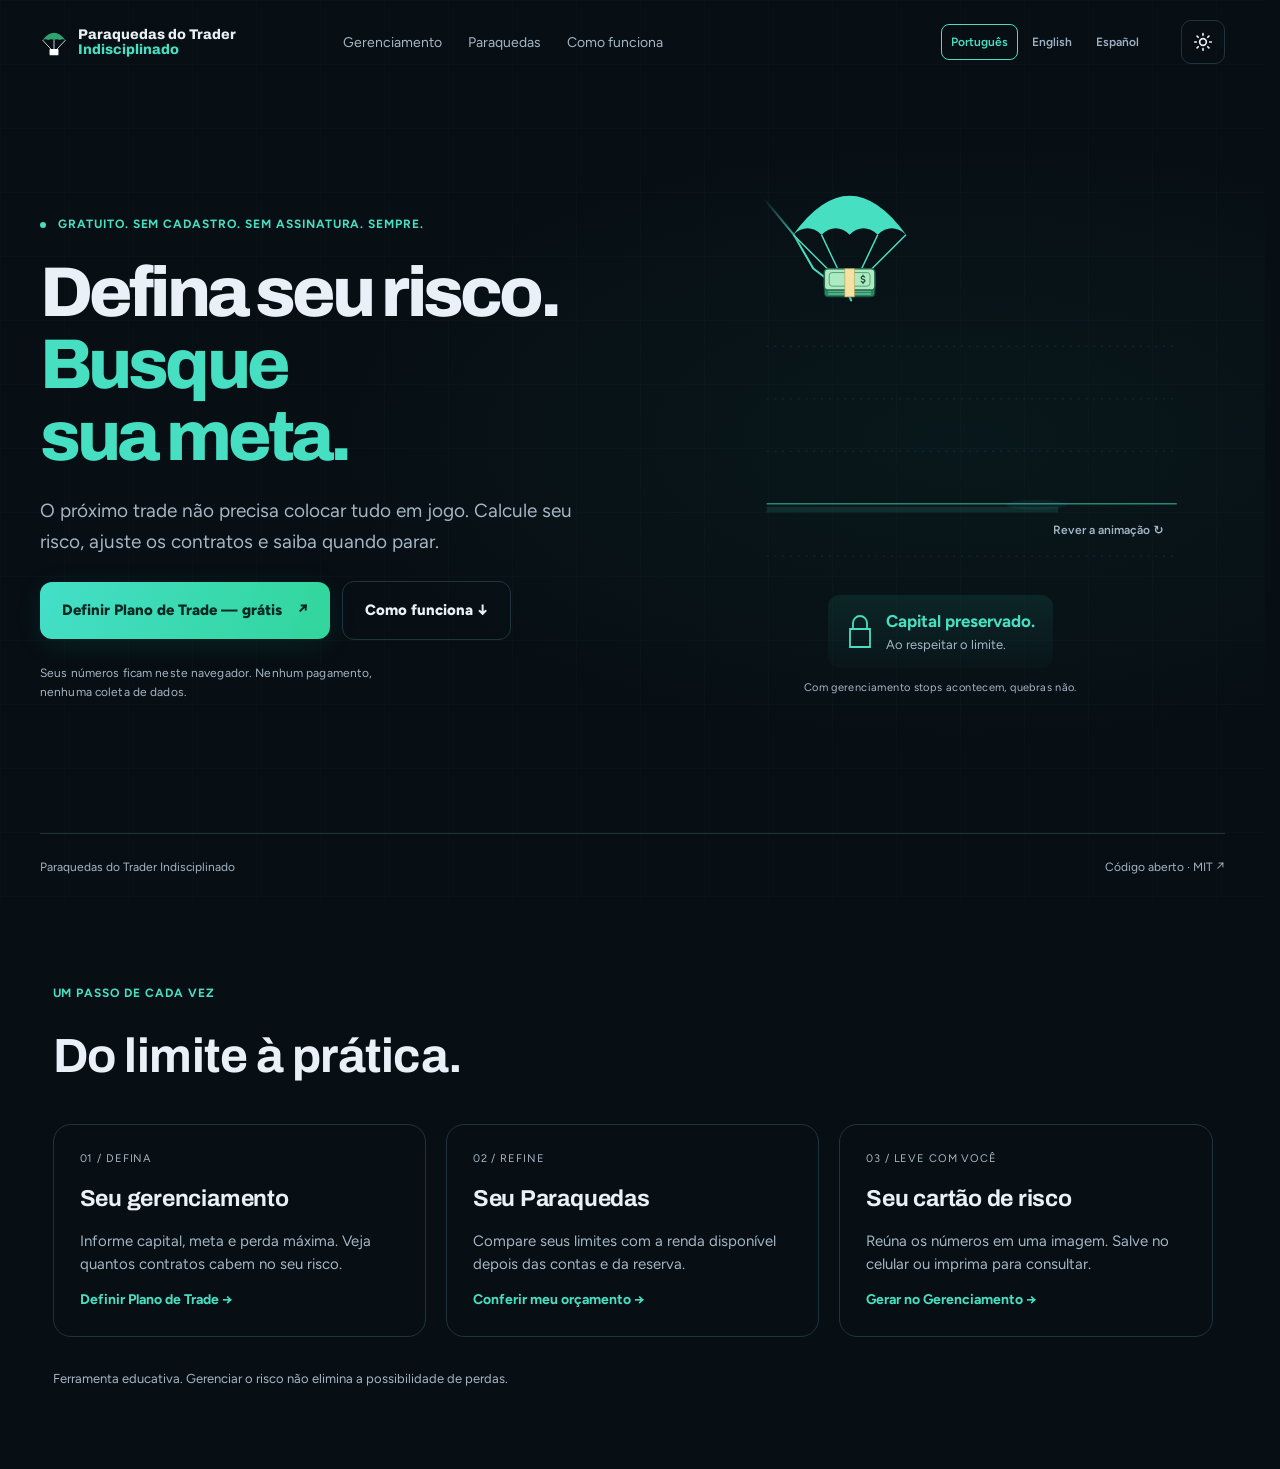
==== public/index.html @ 587adb39 "PQS#18" ====
<!doctype html>
<html lang="pt-BR" data-theme="dark">
<head>
<meta charset="utf-8">
<meta name="viewport" content="width=device-width, initial-scale=1, viewport-fit=cover">
<title>Paraquedas — gerenciamento de risco gratuito</title>
<meta name="description" content="Defina sua meta, calcule seu risco e gere seu cartão de gerenciamento. Ferramentas gratuitas, sem cadastro e sem assinatura." data-i18n-content="m2a320327ccef">
<meta name="theme-color" content="#0F2235">
<link rel="icon" href="assets/favicon.svg" type="image/svg+xml">
<!-- Prévia de link (WhatsApp, LinkedIn, Instagram) -->
<meta property="og:type" content="website">
<meta property="og:locale" content="pt_BR">
<meta property="og:site_name" content="Paraquedas do Trader Indisciplinado" data-i18n-content="m2f6a642cb7cf">
<meta property="og:title" content="Paraquedas do Trader Indisciplinado" data-i18n-content="m2f6a642cb7cf">
<meta property="og:description" content="Arrisque só parte da renda que entra no mês. Calcule o stop diário, os dias de operação e a alavancagem no day trade." data-i18n-content="mf87ca1e92c23">
<meta property="og:url" content="https://theceji.github.io/paraquedas/">
<meta property="og:image" content="https://theceji.github.io/paraquedas/assets/og-cover.png">
<meta property="og:image:width" content="1200">
<meta property="og:image:height" content="630">
<meta name="twitter:card" content="summary_large_image">
<link rel="preconnect" href="https://fonts.googleapis.com">
<link rel="preconnect" href="https://fonts.gstatic.com" crossorigin>
<link rel="stylesheet" href="https://fonts.googleapis.com/css2?family=Archivo:wght@700;800;900&family=Figtree:wght@400;500;600;700&display=swap">
<link rel="stylesheet" href="assets/style.css">
<link rel="stylesheet" href="assets/experiencia.css">
<link rel="stylesheet" href="assets/inicio.css">
<link rel="stylesheet" href="assets/i18n.css">
<script src="assets/locales.js"></script><script src="assets/i18n.js"></script>
<script src="assets/tema.js"></script>
<link rel="canonical" href="https://theceji.github.io/paraquedas/">
<link rel="alternate" hreflang="pt-BR" href="https://theceji.github.io/paraquedas/">
<link rel="alternate" hreflang="en" href="https://theceji.github.io/paraquedas/en/">
<link rel="alternate" hreflang="es" href="https://theceji.github.io/paraquedas/es/">
<link rel="alternate" hreflang="x-default" href="https://theceji.github.io/paraquedas/">
</head>
<body class="landing">
<a class="skip-link" href="#entrada"><!--i18n:m79b81dfc0247-->Pular para o conteúdo<!--/i18n--></a>
<div class="landing-screen">
<svg class="risk-continuation" id="riskContinuation" aria-hidden="true" focusable="false">
<defs><linearGradient id="continuationFade" gradientUnits="userSpaceOnUse" x1="0" x2="0"><stop offset="0" stop-color="currentColor"/><stop offset=".82" stop-color="currentColor"/><stop offset="1" stop-color="currentColor" stop-opacity="0"/></linearGradient><mask id="continuationMask" maskUnits="userSpaceOnUse"><path id="continuationReveal" fill="none" stroke="white" stroke-width="8" stroke-linejoin="round" stroke-linecap="round" pathLength="1"/></mask></defs>
<path id="continuationPath" class="avoided-line" mask="url(#continuationMask)"/>
</svg>
<header class="landing-nav"><a class="brand" href="./">
      <svg viewBox="0 0 420 440" aria-hidden="true"><path d="M30 190 Q210 -40 390 190 Q345 165 300 190 Q255 165 210 190 Q165 165 120 190 Q75 165 30 190 Z" fill="#2FA36F"/><g stroke="#DCE7F0" stroke-width="14" fill="none"><line x1="30" y1="190" x2="165" y2="335"/><line x1="210" y1="190" x2="210" y2="335"/><line x1="390" y1="190" x2="255" y2="335"/></g><rect x="140" y="330" width="140" height="100" rx="14" fill="#FFFFFF"/></svg>
      <span><!--i18n:mfbb042f869d4-->Paraquedas do Trader <!--/i18n--><em><!--i18n:m78f6a5c249d6-->Indisciplinado<!--/i18n--></em></span>
    </a><nav class="landing-links" aria-label="Principal" data-i18n-aria-label="mafc19f1734c1"><a href="gerenciamento.html"><!--i18n:ma3793546fdf7-->Gerenciamento<!--/i18n--></a><a href="paraquedas.html"><!--i18n:m88fe6130941e-->Paraquedas<!--/i18n--></a><a href="#como-funciona"><!--i18n:m991f80d4356d-->Como funciona<!--/i18n--></a></nav><div class="language-switch" role="group" aria-label="Idioma" data-i18n-aria-label="m7ae9d418353b"><a href="./" data-locale="pt-BR" lang="pt-BR" hreflang="pt-BR">Português</a><a href="en/" data-locale="en" lang="en" hreflang="en">English</a><a href="es/" data-locale="es" lang="es" hreflang="es">Español</a></div>    <div class="nav">

          <button type="button" class="theme-btn" id="btnTema" aria-label="Mudar tema" data-i18n-aria-label="m8bf6742ab5c6">
        <svg class="ico-lua" width="20" height="20" viewBox="0 0 24 24" fill="none" stroke="currentColor" stroke-width="2" stroke-linecap="round" stroke-linejoin="round" aria-hidden="true"><path d="M21 12.8A9 9 0 1 1 11.2 3a7 7 0 0 0 9.8 9.8z"/></svg>
        <svg class="ico-sol" width="20" height="20" viewBox="0 0 24 24" fill="none" stroke="currentColor" stroke-width="2" stroke-linecap="round" stroke-linejoin="round" aria-hidden="true" hidden><circle cx="12" cy="12" r="4"/><path d="M12 2v2M12 20v2M4.9 4.9l1.4 1.4M17.7 17.7l1.4 1.4M2 12h2M20 12h2M4.9 19.1l1.4-1.4M17.7 6.3l1.4-1.4"/></svg>
      </button>
    </div>
</header>
<main class="landing-main" id="entrada">
<div class="landing-copy"><span class="landing-kicker"><i></i><!--i18n:m43d5f14dba17--> Gratuito. Sem cadastro. Sem assinatura. Sempre.<!--/i18n--></span><h1><!--i18n:m58c9391d5bf8-->Defina seu risco.<!--/i18n--><br><em><!--i18n:m340a1a27f159-->Busque<!--/i18n--><br class="desktop-break"><!--i18n:m0354f84bb849--> sua meta.<!--/i18n--></em></h1><p><!--i18n:m75447b51de8e-->O próximo trade não precisa colocar tudo em jogo. Calcule seu risco, ajuste os contratos e saiba quando parar.<!--/i18n--></p><div class="landing-actions"><a class="landing-primary" href="gerenciamento.html"><!--i18n:m02b754cdf9eb-->Definir Plano de Trade — grátis <!--/i18n--><span aria-hidden="true">↗</span></a><a class="landing-secondary" href="#como-funciona"><!--i18n:m28dc5e900bd0-->Como funciona ↓<!--/i18n--></a></div><p class="landing-micro"><!--i18n:mf649e792fb49-->Seus números ficam neste navegador. Nenhum pagamento, nenhuma coleta de dados.<!--/i18n--></p></div>
<figure class="landing-visual"><svg class="risk-scene" id="riskScene" viewBox="0 0 520 330" role="img" aria-labelledby="riskTitle riskDesc">
<title id="riskTitle">Seu dinheiro pousa no limite do gerenciamento, impedindo a quebra.</title><desc id="riskDesc"><!--i18n:m4ce891c9cbe7-->Um pacote de dinheiro desce acompanhando o gráfico, com o paraquedas aberto desde o início. Ao tocar o chão do stop, o pacote fica no limite e o paraquedas se fecha sobre ele. Uma linha pontilhada vermelha continua a queda do preço até a faixa de rodapé Código aberto · MIT. Isso depende de respeitar o limite.<!--/i18n--></desc>
<defs>
  <linearGradient id="capitalFade" gradientUnits="userSpaceOnUse"><stop stop-color="currentColor" stop-opacity="0"/><stop offset="1" stop-color="currentColor"/></linearGradient>
</defs>
<text x="50" y="45" class="scene-label"></text><text x="50" y="70" class="scene-caption"></text>
<path d="M48 130H470M48 184H470M48 238H470M48 346H470" class="scene-grid"/>
<path d="M136 210L184 228L220 218L254 250L286 246L326 292" class="capital-line" pathLength="1"/>
<path d="M48 292H470" class="stop-line"/><path d="M48 298H348" class="ground-shadow"/>
<ellipse cx="326" cy="293" rx="31" ry="5" class="landing-shadow"/>
<g class="money-descent" transform="translate(326 292)">
  <g class="limit-parachute"><path d="M-58 -64Q0 -144 58 -64Q43 -77 29 -64Q14 -77 0 -64Q-14 -77 -29 -64Q-43 -77 -58 -64Z"/><path d="M-58 -64L-18 -24M-29 -64L-10 -24M29 -64L10 -24M58 -64L18 -24" fill="none" stroke="currentColor" stroke-width="1.5"/></g>
  <g class="money-bundle"><rect x="-26" y="-27" width="52" height="27" rx="4" class="money-base"/><path d="M-22 -6H22M-22 -3H22" class="money-edges"/><rect x="-26" y="-29" width="52" height="22" rx="4" class="money-note"/><rect x="-21" y="-25" width="42" height="14" rx="3" class="money-border"/><path d="M-5 -29H5V0H-5Z" class="money-band"/><text x="14" y="-14" class="money-symbol" text-anchor="middle">$</text></g>
</g>
<g class="stop-indicator"><rect x="363" y="265" width="104" height="25" rx="6" class="stop-tag"/><text x="415" y="282" text-anchor="middle" class="stop-tag-text"><!--i18n:m04124788fff0-->Limite de Stop<!--/i18n--></text></g>
</svg><button type="button" class="replay" id="replayRisk"><!--i18n:mc1e0fd22ac1a-->Rever a animação ↻<!--/i18n--></button>
<figcaption class="reserve-summary"><div class="reserve-card"><svg width="28" height="36" viewBox="0 0 28 36" fill="none" stroke="currentColor" stroke-width="1.8" aria-hidden="true"><path d="M7 15V9a7 7 0 0 1 14 0v6M4 15h20v18H4z"/></svg><div><strong><!--i18n:mc02d8d1c4a74-->Capital preservado.<!--/i18n--></strong><span><!--i18n:m2041547616fc-->Ao respeitar o limite.<!--/i18n--></span></div></div><p><!--i18n:m51e4329a3b60-->Com gerenciamento stops acontecem, quebras não.<!--/i18n--></p></figcaption></figure>
</main>
<div class="landing-bottom"><span><!--i18n:m2f6a642cb7cf-->Paraquedas do Trader Indisciplinado<!--/i18n--></span><a href="LICENSE"><!--i18n:mdc9a54d60fd3-->Código aberto · MIT ↗<!--/i18n--></a></div>
</div>
<section class="landing-how" id="como-funciona" aria-labelledby="comoTitulo"><span class="landing-kicker"><!--i18n:mad71559fe0d0-->UM PASSO DE CADA VEZ<!--/i18n--></span><h2 id="comoTitulo"><!--i18n:m70c8dfd5d0a6-->Do limite à prática.<!--/i18n--></h2><div class="journey-cards"><a href="gerenciamento.html"><span><!--i18n:m4c82ed40b989-->01 / DEFINA<!--/i18n--></span><h3><!--i18n:mf4ff3913c9d6-->Seu gerenciamento<!--/i18n--></h3><p><!--i18n:m162de71d93db-->Informe capital, meta e perda máxima. Veja quantos contratos cabem no seu risco.<!--/i18n--></p><b><!--i18n:me370aa2ecdff-->Definir Plano de Trade →<!--/i18n--></b></a><a href="paraquedas.html"><span><!--i18n:mdefc44130eeb-->02 / REFINE<!--/i18n--></span><h3><!--i18n:m2ea123652672-->Seu Paraquedas<!--/i18n--></h3><p><!--i18n:m4699d2fcb20c-->Compare seus limites com a renda disponível depois das contas e da reserva.<!--/i18n--></p><b><!--i18n:mc472002fa1c0-->Conferir meu orçamento →<!--/i18n--></b></a><a href="gerenciamento.html#emitir-cartao"><span><!--i18n:m54f986765783-->03 / LEVE COM VOCÊ<!--/i18n--></span><h3><!--i18n:md1114f5c98c5-->Seu cartão de risco<!--/i18n--></h3><p><!--i18n:m7cffa9296cd9-->Reúna os números em uma imagem. Salve no celular ou imprima para consultar.<!--/i18n--></p><b><!--i18n:mad435988e7f3-->Gerar no Gerenciamento →<!--/i18n--></b></a></div><p class="landing-note"><!--i18n:m348c4c2c635e-->Ferramenta educativa. Gerenciar o risco não elimina a possibilidade de perdas.<!--/i18n--></p></section>
<script src="assets/inicio.js"></script>
</body></html>
---- public/assets/style.css ----
/* Paraquedas do Trader Indisciplinado — estilos compartilhados
   Layout: coluna única editorial (máx. 980px), menu fixo no topo, blocos que empilham no celular. */
:root {
  --bg: #E8F1F6; --surface: #FFFFFF; --ink: #0F2235; --muted: #4A5E70; --line: #C9D8E3;
  --green: #17784F; --green-soft: #D6EEE2; --amber: #F2B544; --amber-ink: #7A4A00;
  --red: #B83A2E; --red-soft: #F6DEDB; --navy: #0F2235; --on-navy: #FFFFFF; --on-navy-muted: #A9C2D6;
  --accent-light: #7FD1A8; --on-green: #FFFFFF;
  --display: Archivo, 'Arial Black', system-ui, sans-serif;
  --body: Figtree, 'Segoe UI', system-ui, sans-serif;
  color-scheme: light;
}
@media (prefers-color-scheme: dark) { :root:not([data-theme="light"]) {
  --bg: #0B1A28; --surface: #13283B; --ink: #E6EEF5; --muted: #9DB2C4; --line: #2A4258;
  --green: #3BB57D; --green-soft: #173A2C; --amber: #F2B544; --amber-ink: #F2B544;
  --red: #E06A5C; --red-soft: #3A1E1C; --navy: #1A3550; --on-navy: #FFFFFF; --on-navy-muted: #B4C8D8; --on-green: #0B1A28; color-scheme: dark } }
:root[data-theme="dark"] {
  --bg: #0B1A28; --surface: #13283B; --ink: #E6EEF5; --muted: #9DB2C4; --line: #2A4258;
  --green: #3BB57D; --green-soft: #173A2C; --amber: #F2B544; --amber-ink: #F2B544;
  --red: #E06A5C; --red-soft: #3A1E1C; --navy: #1A3550; --on-navy: #FFFFFF; --on-navy-muted: #B4C8D8; --on-green: #0B1A28; color-scheme: dark }

* { box-sizing: border-box }
html { -webkit-text-size-adjust: 100% }
body { margin: 0; background: var(--bg); color: var(--ink); font-family: var(--body); font-size: 16px; line-height: 1.5; padding-inline: 16px; padding-block: 0 48px }
h1, h2, h3 { font-family: var(--display); margin: 0; text-wrap: balance; letter-spacing: -0.01em }
p { margin: 0 }
img { max-width: 100% }
[hidden] { display: none !important }
.num { font-variant-numeric: tabular-nums }
.eyebrow { font-size: 13px; font-weight: 700; letter-spacing: 0.08em; text-transform: uppercase; color: var(--muted) }
.wrap { max-width: 980px; margin: 0 auto; display: flex; flex-direction: column; gap: 48px }
:focus-visible { outline: 3px solid var(--green); outline-offset: 2px }

/* Menu */
.topbar { position: sticky; top: 0; z-index: 10; background: var(--navy); color: var(--on-navy); margin-inline: -16px; padding: 0 16px; border-bottom: 1px solid rgba(255,255,255,0.08) }
.topbar-in { max-width: 980px; margin: 0 auto; display: flex; align-items: center; justify-content: space-between; gap: 12px; min-height: 56px; flex-wrap: wrap; padding-block: 6px }
.brand { display: flex; align-items: center; gap: 10px; color: var(--on-navy); text-decoration: none; font-family: var(--display); font-weight: 800; font-size: 16px; line-height: 1.1 }
.brand svg { width: 28px; height: 28px; flex: 0 0 auto }
.brand span em { font-style: normal; color: var(--accent-light) }
.nav { display: flex; gap: 4px }
.nav a { color: var(--on-navy-muted); text-decoration: none; font-weight: 700; font-size: 15px; padding: 10px 14px; border-radius: 10px; min-height: 44px; display: inline-flex; align-items: center }
.nav a:hover { color: var(--on-navy); background: rgba(255,255,255,0.08) }
.nav a[aria-current="page"] { color: var(--on-navy); background: rgba(255,255,255,0.14) }

/* Topo da página */
.hero { background: var(--navy); color: var(--on-navy); margin-inline: -16px; padding: 36px 16px 36px; margin-bottom: 8px }
.hero-in { max-width: 980px; margin: 0 auto; display: flex; gap: 28px; align-items: center; flex-wrap: wrap }
.hero-text { flex: 1 1 420px; min-width: 0; display: flex; flex-direction: column; gap: 12px }
.hero h1 { font-weight: 900; font-size: clamp(34px, 7vw, 64px); line-height: 0.95; overflow-wrap: break-word }
.hero h1 em { font-style: normal; color: var(--accent-light) }
.hero p { font-size: 19px; color: var(--on-navy-muted); max-width: 52ch }
.hero .eyebrow { color: var(--on-navy-muted) }
.hero-in > svg { width: 150px; height: auto; flex: 0 0 auto }

/* Blocos */
.section { display: flex; flex-direction: column; gap: 18px }
.section h2 { font-size: clamp(26px, 4.5vw, 36px); font-weight: 900 }
.lead { color: var(--muted); max-width: 65ch }
.grid2 { display: grid; grid-template-columns: repeat(auto-fit, minmax(280px, 1fr)); gap: 20px; align-items: start }
.panel { background: var(--surface); border-radius: 18px; padding: 22px; display: flex; flex-direction: column; gap: 16px; min-width: 0 }
.panel h3 { font-size: 20px; font-weight: 800 }

.field { display: flex; flex-direction: column; gap: 6px }
.field label { font-weight: 600; font-size: 15px; display: flex; justify-content: space-between; gap: 8px }
.field label output { font-family: var(--display); font-weight: 800; color: var(--green) }
.field .hint { font-size: 13px; color: var(--muted) }
input[type="number"], select { font: inherit; font-size: 17px; padding: 10px 12px; border-radius: 10px; border: 1.5px solid var(--line); background: var(--bg); color: var(--ink); width: 100%; min-height: 44px }
input[type="range"] { width: 100%; accent-color: var(--green); min-height: 32px }
.seg { display: flex; gap: 6px; flex-wrap: wrap }
.seg button, .btn { font: inherit; font-weight: 700; padding: 10px 14px; min-height: 44px; border-radius: 10px; border: 1.5px solid var(--line); background: var(--bg); color: var(--ink); cursor: pointer }
.seg button { flex: 1 }
.seg button[aria-pressed="true"], .btn-primary { background: var(--green); border-color: var(--green); color: var(--on-green) }
.btn:hover { border-color: var(--green) }
.actions { display: flex; gap: 8px; flex-wrap: wrap }

.kpis { display: grid; grid-template-columns: repeat(2, minmax(0, 1fr)); gap: 12px }
.kpi { border-top: 2px solid var(--line); padding-top: 10px; display: flex; flex-direction: column; gap: 2px; min-width: 0 }
.kpi span:first-child { font-size: 13px; color: var(--muted); font-weight: 600 }
.kpi strong { font-family: var(--display); font-weight: 900; font-size: clamp(19px, 5vw, 26px); line-height: 1.1; white-space: nowrap }
.kpi small { font-size: 12.5px; color: var(--muted) }

.tiles { display: grid; grid-template-columns: repeat(auto-fit, minmax(200px, 1fr)); gap: 12px }
.tile { background: var(--surface); border-radius: 16px; padding: 16px 18px; display: flex; flex-direction: column; gap: 4px; min-width: 0 }
.tile span { font-size: 14px; color: var(--muted); font-weight: 600 }
.tile strong { font-family: var(--display); font-weight: 900; font-size: 28px }
.tile small { font-size: 13px; color: var(--muted) }
.pos { color: var(--green) } .neg { color: var(--red) } .amb { color: var(--amber-ink) }

.warn { background: var(--amber); color: #0F2235; border-radius: 12px; padding: 12px 14px; font-weight: 600; font-size: 15px }
.alert { background: var(--red); color: #FFFFFF; border-radius: 14px; padding: 16px 18px; font-weight: 700; font-size: 17px; display: flex; gap: 12px; align-items: center }
.alert svg { flex: 0 0 auto }

.bar { height: 12px; border-radius: 999px; background: var(--line); overflow: hidden }
.bar i { display: block; height: 100%; border-radius: 999px; background: var(--green) }
.bar.danger i { background: var(--red) }

.chart-box { background: var(--surface); border-radius: 18px; padding: 18px; overflow-x: auto }
.chart-box svg { display: block; width: 100%; min-width: 560px; height: auto }
.legend { display: flex; gap: 16px; flex-wrap: wrap; font-size: 14px; color: var(--muted) }
.legend span::before { content: ""; display: inline-block; width: 12px; height: 12px; border-radius: 3px; margin-right: 6px; vertical-align: -1px; background: var(--c) }

.rules { display: grid; grid-template-columns: repeat(auto-fit, minmax(210px, 1fr)); gap: 12px }
.rule { background: var(--navy); color: var(--on-navy); border-radius: 16px; padding: 18px; display: flex; flex-direction: column; gap: 6px }
.rule strong { font-family: var(--display); font-size: 20px; font-weight: 800 }
.rule span { color: var(--on-navy-muted); font-size: 15px }
.foot { font-size: 13px; color: var(--muted); max-width: 70ch }

/* Tabelas */
.table-box { background: var(--surface); border-radius: 18px; overflow-x: auto }
table { width: 100%; border-collapse: collapse; font-variant-numeric: tabular-nums }
th, td { padding: 8px 12px; text-align: right; border-bottom: 1px solid var(--line); white-space: nowrap }
th { font-size: 12.5px; font-weight: 700; letter-spacing: 0.04em; text-transform: uppercase; color: var(--muted); background: var(--surface); position: sticky; top: 0 }
th:first-child, td:first-child { text-align: left }
tbody tr:last-child td { border-bottom: 0 }
td input[type="number"] { min-height: 40px; padding: 6px 10px; text-align: right; font-size: 16px; max-width: 130px; min-width: 90px }
.pill { display: inline-block; min-width: 56px; text-align: center; font-size: 13px; font-weight: 700; padding: 3px 10px; border-radius: 999px; background: var(--line); color: var(--muted) }
.pill.gain { background: var(--green-soft); color: var(--green) }
.pill.loss { background: var(--red-soft); color: var(--red) }
.zero { color: var(--red); font-weight: 700 }

.days i, .budget-bar div, .bar i { transition: background .2s, flex-grow .3s, width .3s }

/* Página Paraquedas */
.budget-bar { display: flex; height: 64px; border-radius: 12px; overflow: hidden; background: var(--line) }
.budget-bar div { display: flex; flex-direction: column; justify-content: center; padding: 0 12px; min-width: 0; overflow: hidden; white-space: nowrap }
.bb-green { background: var(--green); color: var(--on-green) }
.bb-amber { background: var(--amber); color: #0F2235 }
.bb-big { font-family: var(--display); font-weight: 900; font-size: 20px }
.bb-small { font-size: 12px; font-weight: 600 }
.days { display: grid; grid-template-columns: repeat(10, minmax(0, 1fr)); gap: 6px }
.days i { height: 26px; border-radius: 6px; background: var(--line) }
.days i.on { background: var(--green) }

/* Página Gerenciamento: layout largo e horizontal */
.page-wide .wrap { max-width: 1360px }
.page-wide .wrap { gap: 36px }
.page-wide .section { gap: 14px }
.page-wide .section h2 { font-size: clamp(22px, 3vw, 30px) }

.rules-strip { grid-template-columns: repeat(4, minmax(0, 1fr)) }
.rules-strip .rule { padding: 14px 16px; gap: 4px }
.rules-strip .rule strong { font-size: 17px }
.rules-strip .rule span { font-size: 14px }

.row3 { display: grid; grid-template-columns: minmax(0, 1fr) minmax(0, 1fr) minmax(0, 1.7fr); gap: 16px; align-items: start }
.kpis-1 { grid-template-columns: 1fr }
.ctr-grid { display: grid; grid-template-columns: repeat(2, minmax(0, 1fr)); gap: 16px }
.ctr-grid > div { display: flex; flex-direction: column; gap: 6px; min-width: 0; overflow-x: auto }
table.compact th, table.compact td { padding: 6px 8px }
table.compact td input[type="number"] { min-height: 36px; padding: 4px 8px; font-size: 15px; min-width: 70px; max-width: 110px }

.sim-head { display: flex; justify-content: space-between; align-items: center; gap: 12px; flex-wrap: wrap }
.sim { display: grid; grid-template-columns: minmax(0, 1.05fr) minmax(0, 1fr); gap: 16px; align-items: start }
.sim-side { position: sticky; top: 72px; display: flex; flex-direction: column; gap: 12px; min-width: 0 }
.sim-side .chart-box { padding: 14px; overflow: visible }
.sim-side .chart-box svg { min-width: 0 }
.tiles2 { grid-template-columns: repeat(2, minmax(0, 1fr)) }
.tiles2 .tile { padding: 12px 14px }
.tiles2 .tile strong { font-size: 24px }
.sim-side .alert { font-size: 15px; padding: 12px 14px }

@media (max-width: 1150px) {
  .row3 { grid-template-columns: repeat(2, minmax(0, 1fr)) }
  .row3 > :last-child { grid-column: 1 / -1 }
}
@media (max-width: 980px) {
  .rules-strip { grid-template-columns: repeat(2, minmax(0, 1fr)) }
  .sim { grid-template-columns: 1fr }
  .sim-side { position: static }
}
@media (max-width: 640px) {
  .row3, .rules-strip, .ctr-grid { grid-template-columns: 1fr }
}

/* Botão de tema */
.theme-btn { display: inline-flex; align-items: center; justify-content: center; width: 44px; height: 44px; margin-left: 4px; border-radius: 10px; border: 1px solid rgba(255,255,255,0.18); background: transparent; color: var(--on-navy); cursor: pointer }
.theme-btn:hover { background: rgba(255,255,255,0.1) }
.nav { align-items: center }

/* Regras de disciplina em destaque */
:root { --r-green: #17784F; --r-blue: #1F5F99; --r-red: #B83A2E; --r-amber: #F2B544; --r-amber-ink: #3A2600;
  --calc-bg: #D2E1EB; --win: #1F5F99; --wdo: #B86E00 }
@media (prefers-color-scheme: dark) { :root:not([data-theme="light"]) { --calc-bg: #23405A; --win: #5FA3E0; --wdo: #F2B544 } }
:root[data-theme="dark"] { --calc-bg: #23405A; --win: #5FA3E0; --wdo: #F2B544 }
.rules-hl { display: grid; grid-template-columns: repeat(4, minmax(0, 1fr)); gap: 14px }
.rule-hl { border-radius: 18px; padding: 22px 20px; display: flex; flex-direction: column; gap: 8px; color: #FFFFFF; position: relative; overflow: hidden }
.rule-hl strong { font-family: var(--display); font-weight: 900; font-size: 22px; line-height: 1.1 }
.rule-hl span { font-size: 15px; opacity: 1; color: rgba(255,255,255,0.88) }
.rule-hl svg { margin-bottom: 4px }
.r-green { background: var(--r-green) } .r-blue { background: var(--r-blue) } .r-red { background: var(--r-red) }
.r-amber { background: var(--r-amber); color: var(--r-amber-ink) } .r-amber span { color: var(--r-amber-ink) }
@media (max-width: 980px) { .rules-hl { grid-template-columns: repeat(2, minmax(0, 1fr)) } }
@media (max-width: 520px) { .rules-hl { grid-template-columns: 1fr } }

/* Tabelas de contratos */
.ativo { display: flex; align-items: center; gap: 10px }
.ativo-tag { font-family: var(--display); font-weight: 900; font-size: 15px; letter-spacing: 0.04em; padding: 6px 10px; border-radius: 8px; color: #FFFFFF }
.ativo-tag.t-win { background: var(--r-blue) }
.ativo-tag.t-wdo { background: var(--r-amber); color: var(--r-amber-ink) }
.ativo strong { display: block; font-family: var(--display); font-weight: 800; font-size: 17px; line-height: 1.1 }
.ativo small { display: block; font-size: 13px; color: var(--muted) }
.ctr-calc { background: var(--calc-bg); border-radius: 12px; padding: 4px 6px; overflow-x: auto }
.ctr-calc th { background: transparent; color: var(--ink) }
.ctr-calc td, .ctr-calc th { border-bottom-color: rgba(15,34,53,0.12) }
.ctr-calc td input[type="number"] { background: var(--surface) }

/* Cenários de acerto */
.lbl { font-weight: 600; font-size: 15px }
.cen-ctrl { display: grid; grid-template-columns: minmax(200px, 1fr) minmax(220px, 1fr) auto; gap: 16px; align-items: end }
.cen-ctrl .actions { justify-content: flex-end }
.licao { font-size: 17px; line-height: 1.45; padding: 14px 16px; border-radius: 12px; background: var(--bg); border-left: 0; font-weight: 500 }
.licao strong { font-family: var(--display); font-weight: 900 }
.licao.ok { background: var(--green-soft) } .licao.ko { background: var(--red-soft) } .licao.zero { background: var(--bg) }
.matriz-head { display: flex; justify-content: space-between; align-items: baseline; gap: 12px; flex-wrap: wrap }
.matriz { display: grid; grid-template-columns: repeat(7, minmax(0, 1fr)); gap: 8px }
.cel { font: inherit; text-align: left; cursor: pointer; border-radius: 12px; padding: 10px 12px; border: 2px solid transparent; display: flex; flex-direction: column; gap: 2px; min-height: 44px; color: var(--ink) }
.cel b { font-family: var(--display); font-weight: 900; font-size: 22px }
.cel span { font-size: 14px; font-weight: 700; font-variant-numeric: tabular-nums }
.cel small { font-size: 12px; color: var(--muted) }
.cel.pos { background: var(--green-soft) } .cel.pos span { color: var(--green) }
.cel.neg { background: var(--red-soft) } .cel.neg span { color: var(--red) }
.cel.nul { background: var(--bg) } .cel.nul span { color: var(--muted) }
.cel[aria-pressed="true"] { border-color: var(--ink) }
@media (max-width: 1150px) { .cen-ctrl { grid-template-columns: 1fr 1fr } .cen-ctrl .actions { grid-column: 1 / -1; justify-content: flex-start } }
@media (max-width: 900px) { .matriz { grid-template-columns: repeat(4, minmax(0, 1fr)) } }
@media (max-width: 520px) { .cen-ctrl { grid-template-columns: 1fr } .matriz { grid-template-columns: repeat(2, minmax(0, 1fr)) } }

/* Animação do paraquedas (página Paraquedas) */
.drop-btn { background: transparent; border: 0; padding: 0; cursor: pointer; color: var(--on-navy-muted); display: flex; flex-direction: column; align-items: center; gap: 4px; flex: 0 0 auto; border-radius: 14px }
.hero .drop-btn svg { width: 230px; height: auto }
.drop-hint { font-size: 12px; font-weight: 600; letter-spacing: 0.04em }
.drop-scene .drop, .drop-scene .canopy, .drop-scene .novo { transform-box: view-box }
.drop-scene .drop { transform-origin: 148px 222px }
.drop-scene .canopy { transform-origin: 148px 222px }
.drop-scene .novo { transform-origin: 148px 260px }
.drop-scene .canopy { opacity: 0 }
.drop-scene.play .drop { animation: pq-cair 3.2s .4s cubic-bezier(.3,.55,.35,1) both }
.drop-scene.play .canopy { animation: pq-fechar 4.1s .4s ease-in both }
.drop-scene.play .pile { animation: pq-pilha 4.1s .4s ease-out both }
@keyframes pq-cair {
  0%   { transform: translate(0, -330px) rotate(-7deg) }
  25%  { transform: translate(8px, -240px) rotate(6deg) }
  50%  { transform: translate(-6px, -130px) rotate(-5deg) }
  75%  { transform: translate(3px, -40px) rotate(3deg) }
  92%  { transform: translate(0, 2px) rotate(0) }
  100% { transform: translate(0, 0) rotate(0) }
}
@keyframes pq-fechar {
  0%, 76% { opacity: 1; transform: none }
  100%    { opacity: 0; transform: translate(0, 30px) scale(0.55, 0.15) }
}
@keyframes pq-pilha {
  0%, 76% { transform: none }
  82%     { transform: translateY(3px) }
  90%     { transform: translateY(-1px) }
  100%    { transform: none }
}
@media (max-width: 640px) { .hero .drop-btn svg { width: 170px } }

/* Abas grandes na base do topo */
.hero:has(.tabs) { padding-bottom: 0; margin-bottom: 0 }
.tabs { max-width: 980px; margin: 32px auto 0; display: grid; grid-template-columns: repeat(2, minmax(0, 1fr)); gap: 12px; align-items: end }
.tab { display: flex; align-items: center; gap: 14px; padding: 18px 20px; min-height: 76px; border-radius: 18px 18px 0 0; text-decoration: none; font-family: var(--body); transition: transform .18s ease, background .18s ease }
.tab .tab-ico { width: 34px; height: 34px; flex: 0 0 auto }
.tab-txt { display: flex; flex-direction: column; gap: 2px; min-width: 0; flex: 1 }
.tab-txt strong { font-family: var(--display); font-weight: 900; font-size: 22px; line-height: 1.1 }
.tab-txt small { font-size: 14px; line-height: 1.3 }
.tab-go { display: inline-flex; align-items: center; gap: 6px; font-weight: 800; font-size: 15px; padding: 8px 12px; border-radius: 999px; background: rgba(0,0,0,0.15); white-space: nowrap }
.tab-go svg { width: 18px; height: 18px; flex: 0 0 auto; transition: transform .18s ease }
/* aba da página atual: mesma cor do fundo, "encaixa" no conteúdo */
.tab[aria-current="page"] { background: var(--bg); color: var(--ink); cursor: default; padding-top: 16px }
.tab[aria-current="page"] .tab-ico { color: var(--green) }
.tab[aria-current="page"] small { color: var(--muted) }
/* aba para trocar de página: verde, chamativa */
.tab:not([aria-current]) { background: #17784F; color: #FFFFFF; margin-bottom: 10px; border-radius: 18px; box-shadow: 0 6px 0 #1E7A50 }
.tab:not([aria-current]) small { color: #FFFFFF }
.tab:not([aria-current]):hover { transform: translateY(-3px); background: #126541 }
.tab:not([aria-current]):hover .tab-go svg { transform: translateX(4px) }
.tab:not([aria-current]):active { transform: translateY(2px); box-shadow: 0 3px 0 #1E7A50 }
.tab:focus-visible { outline: 3px solid var(--accent-light); outline-offset: 3px }
.tab:not([aria-current]) .tab-go { animation: pq-chamar 2.4s ease-in-out 4.6s 2 }
@keyframes pq-chamar { 0%, 100% { transform: none } 50% { transform: translateX(5px) } }
@media (max-width: 640px) {
  .tabs { gap: 8px; margin-top: 22px }
  .tab { flex-direction: column; align-items: flex-start; gap: 8px; padding: 14px; min-height: 0 }
  .tab-txt strong { font-size: 18px }
  .tab-txt small { font-size: 12.5px }
  .tab .tab-ico { width: 26px; height: 26px }
  .tab-go { font-size: 13px; padding: 6px 10px }
}

@media (max-width: 640px) {
  .hero { overflow-x: clip }
  .hero-in { flex-direction: column; align-items: stretch }
  .hero-text { flex: 0 0 auto }
  .hero .drop-btn { align-self: center }
  .tab { min-width: 0 }
  .tab-go { max-width: 100% }
}
.hero:has(.tabs) + .wrap { padding-top: 20px }
.topbar-in { flex-wrap: nowrap }
.brand { min-width: 0 }
.brand span { overflow-wrap: anywhere }
@media (max-width: 640px) {
  .brand { font-size: 14px; gap: 8px }
  .brand svg { width: 24px; height: 24px }
  .hero .drop-btn svg { width: 150px }
}

/* Cabeçalho idêntico nas duas páginas: mesma largura, altura e posição das abas */
html { scrollbar-gutter: stable }
.hero-in { min-height: 290px }
.hero-art { display: flex; flex-direction: column; align-items: center; gap: 4px; flex: 0 0 auto; color: var(--on-navy-muted) }
.hero-art svg { width: 230px; height: auto }
@media (max-width: 640px) {
  .hero-in { min-height: 480px }
  .hero-art { align-self: center }
  .hero-art svg { width: 150px }
}
/* Transição suave entre páginas (navegadores com suporte; nos demais, troca normal) */
@view-transition { navigation: auto }
.topbar { view-transition-name: topbar }
::view-transition-old(root), ::view-transition-new(root) { animation-duration: .28s }
.hero-text { align-self: flex-start; padding-top: 34px }
@media (max-width: 640px) { .hero-text { padding-top: 0 } }
.drop-hint { display: block; line-height: 18px }
@media (min-width: 641px) and (max-width: 1100px) { .hero-in { min-height: 330px } }
@media (max-width: 640px) { .hero-in { min-height: 500px } }
/* Altura fixa do topo: as abas ficam no mesmo lugar nas duas páginas, qualquer que seja o título */
.hero-in { height: 290px; min-height: 0 }
@media (min-width: 641px) and (max-width: 1100px) { .hero-in { height: 340px } }
@media (max-width: 640px) { .hero-in { height: auto; min-height: 0 } .hero-text { min-height: 250px } }
.hero-in { height: 300px }
@media (min-width: 641px) and (max-width: 1100px) {
  .hero-in { height: 340px; flex-wrap: nowrap }
  .hero-text { flex: 1 1 300px }
  .hero .drop-btn svg, .hero-art svg { width: 180px }
}
@media (max-width: 640px) { .hero-in { height: auto } .hero-text { min-height: 300px } }

/* Paraquedas em 3 passos */
.degraus { list-style: none; margin: 0; padding: 0; display: grid; grid-template-columns: repeat(4, minmax(0, 1fr)); gap: 6px; counter-reset: dg }
.degraus li { counter-increment: dg; position: relative; text-align: center; font-weight: 800; font-family: var(--display); font-size: 15px; padding: 10px 6px; border-radius: 10px }
.degraus li::before { content: counter(dg) " · "; font-weight: 700; opacity: .75 }
.dg-contas { background: var(--red-soft); color: var(--red) }
.dg-reserva { background: #FBEFD6; color: #7A4A00 }
.dg-investir { background: #DCE9F6; color: #1F5F99 }
.dg-risco { background: var(--green-soft); color: var(--green) }
@media (prefers-color-scheme: dark) { :root:not([data-theme="light"]) .dg-reserva { background: #3A2E14; color: #F2B544 } :root:not([data-theme="light"]) .dg-investir { background: #18324D; color: #7DB6EA } }
:root[data-theme="dark"] .dg-reserva { background: #3A2E14; color: #F2B544 }
:root[data-theme="dark"] .dg-investir { background: #18324D; color: #7DB6EA }
.degraus-nota { margin-top: -8px }

.pq-grid { align-items: start }
.pq-form { display: flex; flex-direction: column; gap: 16px; min-width: 0 }
fieldset.passo { border: 0; margin: 0; min-width: 0 }
.passo legend, .passo-tit { display: flex; align-items: center; gap: 10px; font-family: var(--display); font-weight: 800; font-size: 20px; padding: 0; margin-bottom: 4px; float: left; width: 100% }
.passo legend + * { clear: both }
.passo-n { display: inline-flex; align-items: center; justify-content: center; width: 30px; height: 30px; border-radius: 50%; background: var(--navy); color: var(--on-navy); font-size: 15px; flex: 0 0 auto }
.passo-op legend { font-size: 16px; color: var(--muted) }
.sobra { display: flex; justify-content: space-between; align-items: baseline; border-top: 2px solid var(--line); padding-top: 10px; font-weight: 700 }
.sobra strong { font-family: var(--display); font-weight: 900; font-size: 24px }
.sobra strong.neg { color: var(--red) }
.porque summary { cursor: pointer; font-weight: 700; color: var(--green); font-size: 15px; min-height: 32px; display: flex; align-items: center }
.porque ul { margin: 6px 0 0; padding-left: 20px; color: var(--muted); font-size: 14px; display: flex; flex-direction: column; gap: 4px }
.fonte { display: flex; flex-direction: column; gap: 8px; padding: 14px; border-radius: 12px; background: var(--bg) }
.fonte-tit { font-weight: 800; font-size: 15px }
.fonte-grid { display: grid; grid-template-columns: repeat(auto-fit, minmax(150px, 1fr)); gap: 10px }
.fonte-saque { background: var(--red-soft); border: 2px solid var(--red) }
.fonte-extra .fonte-top { display: flex; gap: 8px; align-items: center }
.fonte-extra .fonte-top select { flex: 1 }
.btn-rem { width: 44px; height: 44px; flex: 0 0 auto; border-radius: 10px; border: 1.5px solid var(--line); background: var(--surface); color: var(--muted); cursor: pointer; font-size: 20px; line-height: 1 }
.btn-rem:hover { border-color: var(--red); color: var(--red) }
.btn-add { align-self: flex-start; border-style: dashed }
.pq-result { position: sticky; top: 72px }
.semaforo { display: flex; gap: 12px; align-items: flex-start; padding: 14px 16px; border-radius: 14px; background: var(--bg) }
.semaforo .luz { width: 18px; height: 18px; border-radius: 50%; margin-top: 3px; flex: 0 0 auto; background: var(--muted) }
.semaforo strong { font-family: var(--display); font-weight: 900; font-size: 18px }
.semaforo ul { margin: 4px 0 0; padding-left: 18px; font-size: 14.5px; display: flex; flex-direction: column; gap: 2px }
.semaforo.verde { background: var(--green-soft) } .semaforo.verde .luz { background: var(--green) } .semaforo.verde strong { color: var(--green) }
.semaforo.ambar { background: #FBEFD6 } .semaforo.ambar .luz { background: var(--amber) } .semaforo.ambar strong { color: #7A4A00 }
.semaforo.vermelho { background: var(--red-soft) } .semaforo.vermelho .luz { background: var(--red) } .semaforo.vermelho strong { color: var(--red) }
@media (prefers-color-scheme: dark) { :root:not([data-theme="light"]) .semaforo.ambar { background: #3A2E14 } :root:not([data-theme="light"]) .semaforo.ambar strong { color: #F2B544 } }
:root[data-theme="dark"] .semaforo.ambar { background: #3A2E14 }
:root[data-theme="dark"] .semaforo.ambar strong { color: #F2B544 }
.composicao { list-style: none; margin: 0; padding: 0; display: flex; flex-direction: column; gap: 4px; font-size: 14px }
.composicao li { display: flex; justify-content: space-between; gap: 8px; color: var(--muted) }
.composicao li b { color: var(--ink); font-variant-numeric: tabular-nums }
@media (max-width: 980px) { .pq-result { position: static } }
@media (max-width: 520px) { .degraus { grid-template-columns: repeat(2, minmax(0, 1fr)) } }
.hint { font-size: 13px; color: var(--muted) }

/* Cartão do plano */
.cartao-acao { display: flex; flex-direction: column; gap: 6px; border-top: 2px solid var(--line); padding-top: 14px }
.btn-cartao { background: var(--navy); color: var(--on-navy); border-color: var(--navy); font-size: 16px }
.btn-cartao:hover { border-color: var(--green) }
.btn-cartao:disabled { opacity: .7; cursor: wait }
.cartao-prev { display: flex; flex-direction: column; align-items: flex-start; gap: 12px; padding: 20px; border-radius: 18px; background: var(--surface) }
.cartao-img { width: 100%; max-width: 432px; height: auto; border-radius: 12px; box-shadow: 0 8px 28px rgba(15,34,53,.18) }

/* Régua da sobra (R$ 0 até a sobra), com balão de valor */
.regua { position: relative; padding-top: 34px }
.regua input[type="range"] { display: block; width: 100%; margin: 0 }
.regua-balao { position: absolute; top: 0; transform: translateX(-50%); background: var(--navy); color: var(--on-navy); font-size: 14px; font-weight: 700; padding: 4px 10px; border-radius: 8px; white-space: nowrap; pointer-events: none }
.regua-balao::after { content: ""; position: absolute; left: 50%; bottom: -6px; transform: translateX(-50%); border: 6px solid transparent; border-bottom: 0; border-top-color: var(--navy) }
.regua-pontas { display: flex; justify-content: space-between; font-size: 13px; color: var(--muted); margin-top: 2px }
.regua input:disabled { opacity: .5 }

/* Retirado do patrimônio: má decisão */
.saque-top { display: flex; gap: 12px; align-items: flex-start; color: var(--red) }
.saque-top svg { flex: 0 0 auto; margin-top: 2px }
.saque-top strong { display: block; font-family: var(--display); font-weight: 900; font-size: 17px; line-height: 1.2 }
.saque-top span { display: block; font-size: 14px; font-weight: 600; margin-top: 2px }
.fonte-saque .hint { color: var(--ink) }
.bb-amber { background: var(--red-soft); color: var(--ink) }

/* Ajustes da operação dentro do passo 3 */
.ajustes { display: flex; flex-direction: column; gap: 8px; padding: 14px; border-radius: 12px; background: var(--bg) }
.btn-link { align-self: flex-start; background: none; border: 0; padding: 4px 0; min-height: 32px; font: inherit; font-size: 14px; font-weight: 700; color: var(--green); cursor: pointer; text-decoration: underline }
.hint.neg { color: var(--red); font-weight: 600 }
.pq-result { position: static }

/* Continuidade do plano e acesso às ferramentas */
[id] { scroll-margin-top: 76px }
.skip-link { position: fixed; top: -100px; left: 12px; z-index: 30; background: var(--surface); color: var(--ink); padding: 12px }
.skip-link:focus { top: 8px }
.hero-cta { align-self: flex-start; display: inline-flex; align-items: center; background: #17784F; color: #FFFFFF; border-color: #17784F; text-decoration: none }
.plano-tools { display: flex; align-items: center; justify-content: space-between; gap: 12px }
.plano-tools .btn { flex-shrink: 0 }
.regras-details summary { cursor: pointer; min-height: 44px; padding: 10px 0; color: var(--green); font-weight: 700 }
.regras-details .rules-hl { margin-top: 12px }
.regras-intro .lead { font-size: 14px }
.semaforo.neutro { border: 1px solid var(--line) }
#relacaoLimites { padding: 10px 0; grid-column: 1 / -1 }
.regua-balao { left: 0 !important; transform: none }
.regua-balao::after { display: none }
.alert { background: var(--red-soft); color: var(--ink); border: 1px solid var(--red) }
.dia-toggle, .dia-extra { display: none }
.dia-limite { background: var(--red-soft) }
.dia-apos { box-shadow: inset 4px 0 var(--red) }
#valorSobraExato { max-width: 240px }
:root[data-motion="reduced"] *, :root[data-motion="reduced"] *::before, :root[data-motion="reduced"] *::after { animation: none !important; transition: none !important; scroll-behavior: auto !important }
:root[data-motion="reduced"]::view-transition-old(root), :root[data-motion="reduced"]::view-transition-new(root) { animation: none !important }
:root[data-motion="reduced"] .drop-scene .canopy { opacity: 1; transform: none }
:root[data-motion="reduced"] .drop-scene .drop, :root[data-motion="reduced"] .drop-scene .pile { transform: none }
.theme-btn[aria-pressed="true"] { background: rgba(255,255,255,.18) }
@media (max-width: 980px) {
  .sim-side { display: contents }
  .sim .tiles { grid-row: 1 }
  .sim #alerta { grid-row: 2 }
  .sim .table-box { grid-row: 3 }
}
@media (max-width: 640px) {
  .hero { padding-top: 20px }
  .hero-in { display: grid; grid-template-columns: minmax(0, 1fr) 70px; gap: 12px; height: auto; align-items: center }
  .hero-text { min-height: 0; padding-top: 0; gap: 10px }
  .hero h1 { font-size: clamp(27px, 6.9vw, 36px); line-height: 1.05 }
  .hero p { font-size: 15px }
  .hero .drop-btn svg, .hero-art svg { width: 70px }
  .hero .drop-btn, .hero-art { min-width: 0; align-self: center }
  .drop-hint { display: none }
  .hero-cta { font-size: 14px; padding: 10px 12px }
  .tabs { margin-top: 18px; align-items: stretch }
  .tab { padding: 12px; gap: 6px; border-radius: 12px 12px 0 0; justify-content: center }
  .tab .tab-ico, .tab-go { display: none }
  .tab:not([aria-current]) { margin-bottom: 0; border-radius: 12px 12px 0 0; box-shadow: none }
  .tab-txt strong { font-size: 17px; overflow-wrap: anywhere }
  .tab-txt small { font-size: 12px }
  .brand { font-size: 12px; gap: 6px }
  .brand svg { width: 22px; height: 22px }
  .topbar-in { gap: 6px }
  .nav { gap: 0; flex-shrink: 0 }
  .theme-btn { margin-left: 2px }
  .regras-intro { gap: 6px !important }
  .regras-intro h2 { font-size: 22px !important }
  .diario-box { overflow: visible }
  .diario-box table { table-layout: fixed }
  .diario-box th, .diario-box td { white-space: normal; overflow-wrap: anywhere }
  .diario-box th:first-child { width: 23% }
  .diario-box th:nth-child(2) { width: 45% }
  .diario-box .dia-col { display: none }
  .diario-box .dia-toggle { display: table-cell }
  .diario-box .dia-toggle button { padding: 8px 5px; font-size: 12px; width: 100% }
  .diario-box td input[type="number"] { min-width: 0; max-width: none; width: 100%; min-height: 44px; font-size: 16px }
  .dia-extra:not([hidden]) { display: table-row }
  .dia-extra dl { display: grid; grid-template-columns: 1fr 1fr; gap: 4px 12px; margin: 8px; font-size: 14px }
  .dia-extra dt { color: var(--muted) }
  .dia-extra dd { margin: 0; text-align: right; font-variant-numeric: tabular-nums }
}

/* Diário móvel com três colunas reais; detalhes não alteram sua largura. */
@media (max-width: 640px) {
  .section { gap: 14px }
  .section h2 { font-size: 24px; line-height: 1.15 }
  .lead { font-size: 15px }
  .degraus { grid-template-columns: repeat(4, minmax(0, 1fr)) }
  .degraus li { font-size: 12px; padding: 8px 2px }
  .degraus li::before { content: none }
  .diario-box table, .diario-box thead, .diario-box tbody { display: block; width: 100% }
  .diario-box tr:not(.dia-extra) { display: grid; grid-template-columns: 60px minmax(0, 1fr) 90px; align-items: center }
  .diario-box th:first-child, .diario-box th:nth-child(2) { width: auto }
  .diario-box .dia-toggle { display: block }
  .diario-box .dia-extra:not([hidden]), .diario-box .dia-extra td { display: block; width: 100% }
  .diario-box .dia-toggle button { white-space: nowrap; font-size: 13px }
}
---- public/assets/experiencia.css ----
/* Cabeçalhos das ferramentas, regras e cartão de gerenciamento. */
.tool-page .topbar-in { max-width: 1180px; }
.tool-header { width: min(1180px,100%); margin: 0 auto 26px; padding-top: 30px; }
.tool-heading { display: flex; align-items: flex-start; justify-content: space-between; gap: 24px; padding-bottom: 24px; }
.tool-heading h1 { font-size: clamp(30px,4vw,46px); line-height: 1.1; margin: 9px 0 10px; }
.tool-heading p { color: var(--muted); max-width: 65ch; }
.back-home { color: var(--muted); white-space: nowrap; text-decoration: none; padding: 10px 0; font-size: 14px; }
.tool-tabs { display: flex; gap: 24px; border-bottom: 1px solid var(--line); }
.tool-tabs a { text-decoration: none; font-weight: 700; color: var(--muted); padding: 14px 4px; border-bottom: 3px solid transparent; }
.tool-tabs a[aria-current] { color: var(--green); border-color: var(--green); }
.tool-tabs span { font-size: 11px; margin-right: 6px; opacity: .8; }
.tool-footer { max-width: 1180px; margin: 40px auto 0; padding: 22px 0 0; border-top: 1px solid var(--line); color: var(--muted); font-size: 12px; display: flex; flex-wrap: wrap; gap: 16px; justify-content: space-between; }
.tool-footer a { color: var(--green); }
.bridge-panel { background: var(--surface); border: 1px solid var(--line); border-radius: 16px; padding: 22px; display: flex; justify-content: space-between; align-items: center; gap: 24px; }
.bridge-panel > div { display: flex; flex-direction: column; gap: 8px; }
.bridge-panel h2, .bridge-panel h3 { font-size: 21px; }
.bridge-panel p { color: var(--muted); font-size: 14px; max-width: 70ch; }
.bridge-panel .btn { flex-shrink: 0; text-align: center; text-decoration: none; }
.cartao-acao a { text-decoration: none; text-align: center; }
.rule-hl { min-height: 142px; padding: 20px; border: 1px solid var(--line); border-left-width: 3px; background: var(--surface); color: var(--ink); gap: 10px; }
.rule-hl strong { position: relative; z-index: 1; font-size: 18px; line-height: 1.2; max-width: 20ch; }
.rule-hl span { position: relative; z-index: 1; font-size: 14px; line-height: 1.45; color: var(--muted); max-width: 32ch; }
.rule-hl svg { position: absolute; width: 100px; height: 100px; right: -17px; bottom: -15px; opacity: .065; transform: rotate(-14deg); pointer-events: none; }
.rule-hl.r-green { border-left-color: #438b75; }
.rule-hl.r-blue { border-left-color: #5b85a8; }
.rule-hl.r-red { border-left-color: #b56a63; }
.rule-hl.r-amber { border-left-color: #a88d55; }
.rule-hl:nth-child(even) svg { right: -8px; bottom: -25px; transform: rotate(12deg); }
.cartao-dialog { width: min(980px,calc(100% - 32px)); max-height: calc(100dvh - 32px); padding: 24px; color: var(--ink); background: var(--surface); border: 1px solid var(--line); border-radius: 20px; box-shadow: 0 20px 100px #0007; overflow-y: auto; }
.cartao-dialog::backdrop { background: rgba(4,12,20,.76); backdrop-filter: blur(3px); }
body:has(.cartao-dialog[open]) { overflow: hidden; }
.cartao-dialog-head { display: flex; justify-content: space-between; align-items: flex-start; gap: 18px; margin-bottom: 12px; }
.cartao-dialog-head h2 { font-size: clamp(20px,3vw,28px); line-height: 1.15; margin-top: 5px; }
.modal-close { flex-shrink: 0; }
#cartaoDescricao { color: var(--muted); font-size: 14px; }
.cartao-dialog-body { display: grid; grid-template-columns: minmax(0,1.1fr) minmax(220px,.8fr); gap: 24px; margin-top: 20px; align-items: start; }
.cartao-preview { background: var(--bg); border: 1px solid var(--line); padding: 10px; border-radius: 12px; min-width: 0; }
.cartao-preview img { width: 100%; display: block; height: auto; }
.cartao-download { display: flex; flex-direction: column; gap: 18px; position: sticky; top: 0; }
#cartaoResumo { display: flex; flex-direction: column; gap: 12px; font-size: 14px; }
#cartaoResumo p { border-bottom: 1px solid var(--line); padding-bottom: 10px; }
#baixarCartao { text-decoration: none; text-align: center; }
#cartaoCarregando { padding: 24px 10px; }
@media (max-width: 700px) {
  .tool-header { padding-top: 22px; }
  .tool-heading { gap: 10px; }
  .tool-heading h1 { font-size: 30px; }
  .tool-heading p { font-size: 14px; }
  .tool-tabs { gap: 16px; }
  .tool-tabs a { font-size: 14px; }
  .tool-tabs span { display: none; }
  .bridge-panel { flex-direction: column; align-items: stretch; gap: 16px; padding: 18px; }
  .rules-hl { grid-template-columns: repeat(2,minmax(0,1fr)); gap: 10px; }
  .rule-hl { min-height: 150px; padding: 15px 12px; }
  .rule-hl strong { font-size: 16px; }
  .rule-hl span { font-size: 12px; }
  .rule-hl svg { width: 80px; height: 80px; }
  .cartao-dialog { width: calc(100% - 16px); max-height: calc(100dvh - 16px); padding: 16px; border-radius: 16px; }
  .cartao-dialog-head { gap: 8px; }
  .modal-close { font-size: 12px; padding: 8px 10px; }
  .cartao-dialog-body { grid-template-columns: 1fr; gap: 18px; }
  .cartao-download { position: static; }
}
---- public/assets/inicio.css ----
/* Entrada de tela inteira: tipografia ampla, fundo discreto e ação gratuita. */
.landing { --entry-bg: #070e14; --entry-ink: #e9f0f7; --entry-muted: #a4b6c5; --entry-line: #203440; --entry-accent: #47dfc2; background: var(--entry-bg); color: var(--entry-ink); padding: 0; }
:root[data-theme="light"] .landing { --entry-bg: #f6faf9; --entry-ink: #122e35; --entry-muted: #4b6470; --entry-line: #d2e2df; --entry-accent: #126c58; }
.landing-screen { position: relative; isolation: isolate; min-height: 100vh; min-height: 100svh; display: grid; grid-template-rows: auto 1fr auto; background: radial-gradient(ellipse at 76% 49%, #21cba30d, transparent 52%), linear-gradient(#789f9806 1px, transparent 1px), linear-gradient(90deg, #789f9806 1px, transparent 1px); background-size: auto, 64px 64px, 64px 64px; }
.landing-nav, .landing-main, .landing-bottom { width: min(1240px, calc(100% - 80px)); margin-inline: auto; }
.landing-nav { display: flex; align-items: center; justify-content: space-between; gap: 28px; min-height: 84px; }
.landing .brand { color: var(--entry-ink); max-width: 275px; font-size: 14px; }
.landing .brand em { color: var(--entry-accent); }
.landing .theme-btn { border-color: var(--entry-line); color: var(--entry-ink); }
.landing-links { display: flex; gap: 26px; }
.landing-links a { color: var(--entry-muted); text-decoration: none; font-size: 14px; padding-block: 12px; }
.landing a:hover { color: var(--entry-accent); }
.landing-main { display: grid; grid-template-columns: minmax(0, 1.25fr) minmax(0, 1fr); align-items: center; gap: 48px; padding-block: 36px; }
.landing-copy { display: flex; flex-direction: column; align-items: flex-start; gap: 24px; }
.landing-kicker { color: var(--entry-accent); font-size: 12px; font-weight: 700; letter-spacing: .08em; text-transform: uppercase; }
.landing-kicker i { display: inline-block; width: 6px; height: 6px; border-radius: 50%; margin-right: 8px; background: currentColor; }
.landing h1 { font-size: clamp(52px, 5.5vw, 84px); line-height: 1.02; letter-spacing: -.055em; text-wrap: initial; font-weight: 800; }
.landing h1 em { color: var(--entry-accent); font-style: normal; }
.landing-copy > p { color: var(--entry-muted); font-size: 19px; line-height: 1.6; max-width: 48ch; }
.landing-actions { display: flex; flex-wrap: wrap; gap: 12px; align-items: center; }
.landing-primary, .landing-secondary { display: inline-flex; align-items: center; justify-content: center; gap: 16px; padding: 17px 22px; min-height: 54px; border-radius: 12px; text-decoration: none; font-weight: 800; font-size: 15px; }
.landing-primary { background: linear-gradient(110deg,#43dfc8,#32d59b); color: #072821; box-shadow: 0 6px 28px #21cba31a; }
.landing a.landing-primary:hover { color: #072821; filter: brightness(1.08); }
.landing-secondary { border: 1px solid var(--entry-line); color: var(--entry-ink); }
.landing-copy p.landing-micro { font-size: 12px; letter-spacing: .01em; }
.landing-visual { position: relative; margin: 0; width: 100%; text-align: center; }
.risk-scene { width: 100%; display: block; overflow: visible; }
.risk-continuation { position: absolute; inset: 0; width: 100%; height: 100%; pointer-events: none; z-index: 0; overflow: hidden; }
.landing-screen > .landing-nav, .landing-screen > .landing-main, .landing-screen > .landing-bottom { position: relative; z-index: 1; }
.scene-label { fill: var(--entry-muted); font-family: var(--body); font-size: 11px; letter-spacing: 1.5px; }
.scene-caption { fill: var(--entry-muted); font-family: var(--body); font-size: 14px; }
.scene-grid { fill: none; stroke: var(--entry-line); opacity: .7; stroke-dasharray: 2 6; }
#capitalFade { color: var(--entry-accent); }
.capital-line { fill: none; stroke: url(#capitalFade); stroke-width: 2; vector-effect: non-scaling-stroke; stroke-linejoin: round; stroke-linecap: round; }
#continuationFade { color: #e26767; }
.avoided-line { fill: none; stroke: url(#continuationFade); stroke-width: 1.5; stroke-dasharray: 1 6; stroke-linecap: round; }
:root[data-theme="light"] #continuationFade { color: #bb3939; }
.stop-indicator { opacity: 0; }
.stop-line { stroke: var(--entry-accent); stroke-width: 1.5; opacity: .55; }
.limit-parachute { color: var(--entry-accent); fill: var(--entry-accent);  }
.limit-marker { fill: var(--entry-accent); color: var(--entry-accent); }
.stop-tag { fill: var(--entry-accent); }
.stop-tag-text { font: 700 11px var(--body); fill: var(--entry-bg); }
.reserve-caption { color: var(--entry-accent); }
.reserve-title { fill: var(--entry-accent); font: 700 17px var(--body); }
.ground-shadow { stroke: var(--entry-accent); opacity: .12; stroke-width: 6; }
.landing-shadow { fill: var(--entry-accent); opacity: .2; }
.money-base { fill: #258761; stroke: #124c38; stroke-width: 1; }
.money-note { fill: #aceac1; stroke: #246748; stroke-width: 1.5; }
.money-border { fill: none; stroke: #448c61; stroke-width: .8; }
.money-band { fill: #f4e2a3; stroke: #b79c56; stroke-width: .6; }
.money-edges { fill: none; stroke: #aceac1; stroke-width: .8; }
.money-symbol { fill: #235437; font: 700 11px var(--body); }
.reserve-summary { width: calc(100% - 64px); margin: 54px 64px 0 0; line-height: 1.5; }
.reserve-card { display: inline-flex; align-items: center; gap: 12px; padding: 14px 18px; border-radius: 12px; background: linear-gradient(180deg,#34d9bd18,#34d9bd05); color: var(--entry-accent); text-align: left; }
.reserve-card svg { flex-shrink: 0; }
.reserve-card strong { display: block; font-size: 17px; }
.reserve-card span { display: block; color: var(--entry-muted); font-size: 13px; }
.reserve-summary p { margin: 12px 0 0; color: var(--entry-muted); font-size: 11px; letter-spacing: .035em; }
.replay:focus-visible { outline: 2px solid var(--entry-accent); outline-offset: 2px; border-radius: 6px; }
.replay { position: absolute; left: var(--replay-x, 90%); top: var(--replay-y, 65%); transform: translateX(-100%); white-space: nowrap; border: 0; color: var(--entry-muted); background: transparent; font: 600 12px var(--body); padding: 10px; min-height: 44px; cursor: pointer; }
.replay:disabled { cursor: default; }
.landing-bottom { display: flex; align-items: center; justify-content: space-between; gap: 16px; padding-block: 24px; font-size: 12px; color: var(--entry-muted); border-top: 1px solid var(--entry-line); }
.landing-bottom a { color: var(--entry-muted); text-decoration: none; }
.landing-how { max-width: 1240px; margin: 0 auto; padding: 80px 40px; }
.landing-how h2 { font-size: clamp(30px,4vw,48px); margin: 16px 0 32px; }
.journey-cards { display: grid; grid-template-columns: repeat(3,minmax(0,1fr)); gap: 20px; }
.journey-cards > a { color: var(--entry-ink); border: 1px solid var(--entry-line); border-radius: 18px; padding: 26px; text-decoration: none; display: flex; flex-direction: column; gap: 14px; }
.journey-cards > a:hover { border-color: var(--entry-accent); }
.journey-cards span { color: var(--entry-muted); font-size: 11px; letter-spacing: .08em; }
.journey-cards h3 { font-size: 23px; }
.journey-cards p { color: var(--entry-muted); font-size: 15px; }
.journey-cards b { color: var(--entry-accent); font-size: 14px; margin-top: auto; }
.landing-note { color: var(--entry-muted); margin-top: 32px; font-size: 13px; }
@media (max-width: 1000px) { .landing-links { display: none; } .landing-main { gap: 24px; } .landing h1 { font-size: clamp(44px,6vw,64px); } .landing-primary, .landing-secondary { padding: 14px 16px; } }
@media (max-width: 700px) {
  .landing-nav, .landing-main, .landing-bottom { width: calc(100% - 36px); }
  .landing-nav { min-height: 64px; gap: 10px; }
  .landing .brand { font-size: 12px; max-width: 205px; }
  .landing .nav { flex-shrink: 0; }
  .landing-main { grid-template-columns: 1fr; gap: 12px; padding-block: 16px 8px; align-content: center; }
  .landing-copy { gap: 14px; }
  .landing-kicker { font-size: 10px; letter-spacing: .04em; }
  .landing h1 { font-size: clamp(35px,8.6vw,52px); letter-spacing: -.045em; }
  .desktop-break { display: none; }
  .landing-copy > p { font-size: 15px; line-height: 1.5; }
  .landing-actions { width: 100%; }
  .landing-primary { width: 100%; min-height: 48px; }
  .landing-secondary { display: none; }
  .landing-copy p.landing-micro { font-size: 11px; }
  .landing-visual { max-width: 290px; justify-self: center; }
  .risk-scene { max-height: 205px; }
  .reserve-summary { width: calc(100% - 40px); margin: 40px 40px 0 0; }
  .reserve-card { padding: 10px 12px; gap: 8px; }
  .reserve-card strong { font-size: 14px; }
  .reserve-card span { font-size: 12px; }
  .reserve-summary p { font-size: 10px; }
  .replay { padding: 4px 8px; font-size: 11px; }
  .landing-bottom { padding-block: 14px; font-size: 10px; }
  .landing-how { padding: 48px 18px; }
  .journey-cards { grid-template-columns: 1fr; }
}
@media (max-width:700px) and (max-height:740px) { .landing-copy { gap: 10px; } .landing-main { padding-top: 8px; gap: 6px; } .risk-scene { max-height: 155px; } .landing h1 { font-size: clamp(32px,8vw,44px); } .landing-bottom { padding-block: 10px; } }
---- public/assets/i18n.css ----
/* Seletor explícito: nomes dos idiomas, foco visível e mesma base de estilos. */
.language-switch { display:flex; gap:4px; align-items:center; flex-wrap:wrap; }
.language-switch a { color:var(--muted,#a4b6c5); font:600 12px var(--body); padding:8px 9px; min-height:36px; display:inline-flex; align-items:center; border-radius:8px; text-decoration:none; border:1px solid transparent; }
.language-switch a[aria-current="true"] { color:var(--entry-accent,var(--green)); border-color:currentColor; }
.language-switch a:focus-visible { outline:2px solid currentColor; outline-offset:2px; }
.landing-nav { flex-wrap:wrap; }
.landing-nav .language-switch { margin-left:auto; }
.topbar { flex-wrap:wrap; }
.wizard-heading { flex-wrap:wrap; }
.wizard-heading .language-switch { width:100%; }
@media(max-width:700px) { .landing-nav .language-switch { order:3; width:100%; justify-content:flex-end; margin-top:-4px; } .landing-nav { gap:8px; padding-bottom:8px; } .language-switch a { min-height:40px; padding-inline:8px; } .topbar .language-switch { order:3; width:100%; justify-content:flex-end; } }
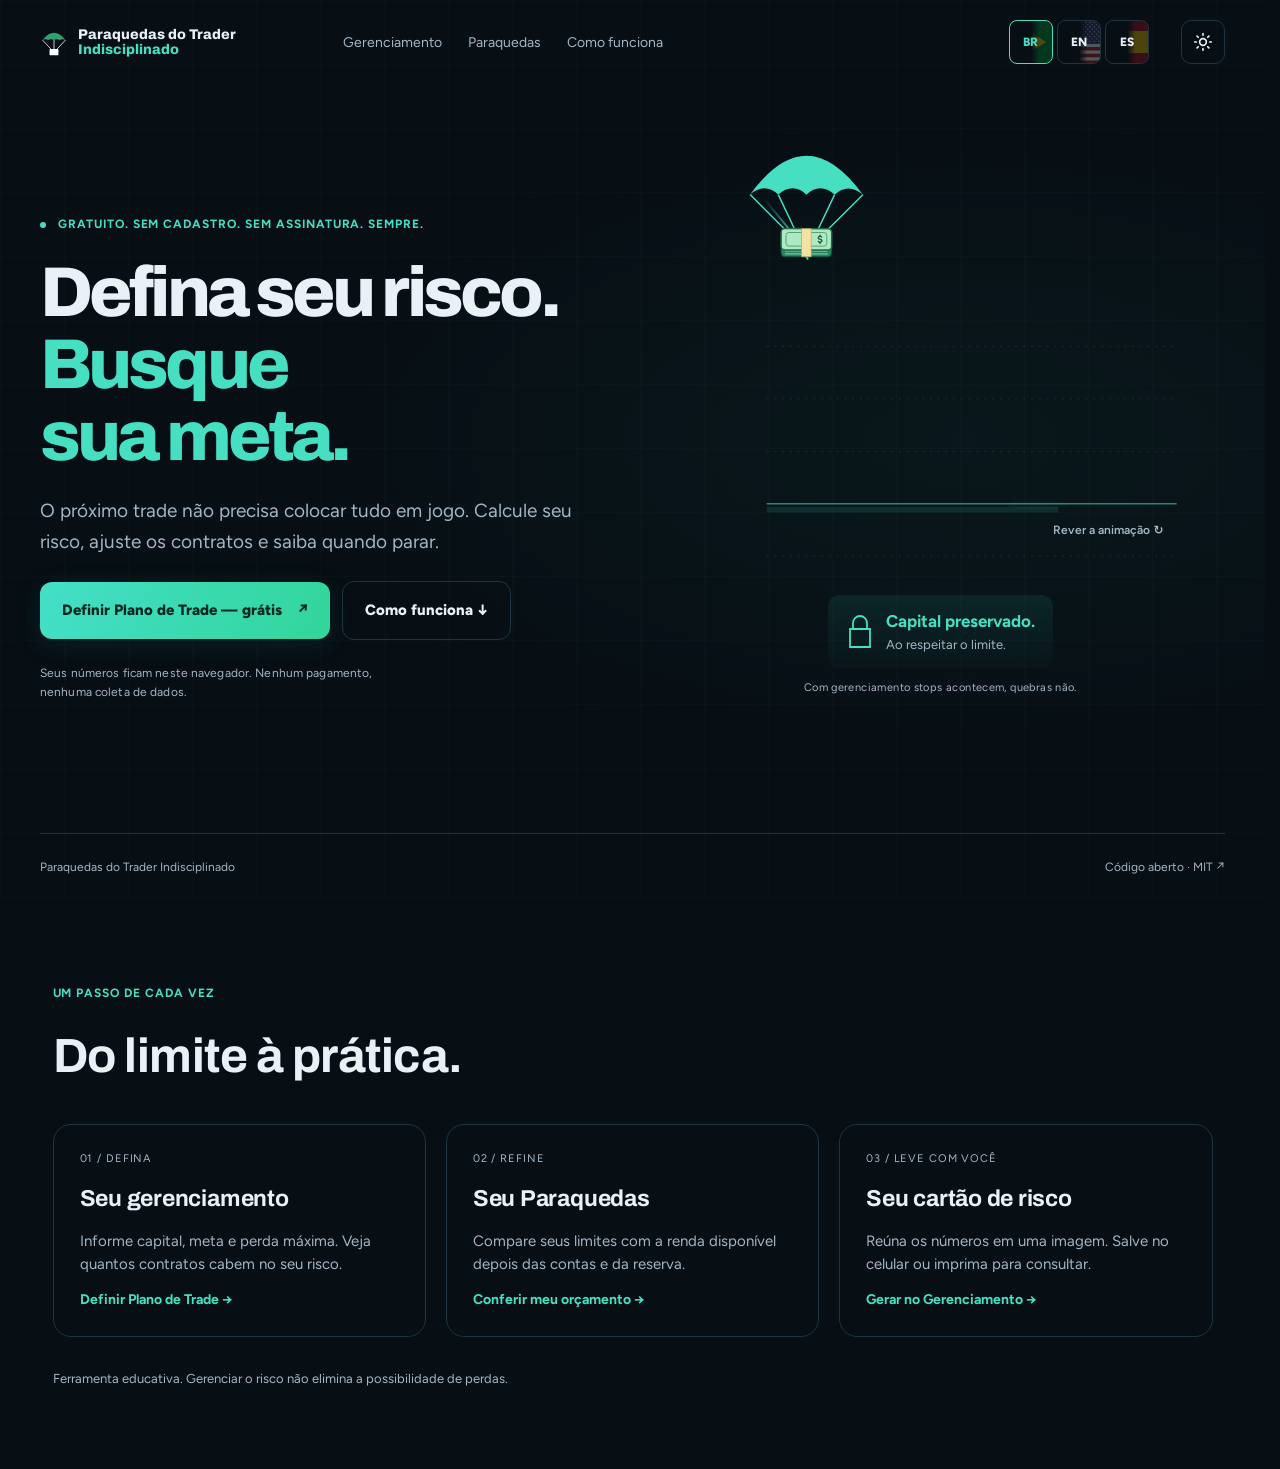
==== commit 807c1ec6: "PQS#21" ====
--- a/public/index.html
+++ b/public/index.html
@@ -43,7 +43,7 @@
 <header class="landing-nav"><a class="brand" href="./">
       <svg viewBox="0 0 420 440" aria-hidden="true"><path d="M30 190 Q210 -40 390 190 Q345 165 300 190 Q255 165 210 190 Q165 165 120 190 Q75 165 30 190 Z" fill="#2FA36F"/><g stroke="#DCE7F0" stroke-width="14" fill="none"><line x1="30" y1="190" x2="165" y2="335"/><line x1="210" y1="190" x2="210" y2="335"/><line x1="390" y1="190" x2="255" y2="335"/></g><rect x="140" y="330" width="140" height="100" rx="14" fill="#FFFFFF"/></svg>
       <span><!--i18n:mfbb042f869d4-->Paraquedas do Trader <!--/i18n--><em><!--i18n:m78f6a5c249d6-->Indisciplinado<!--/i18n--></em></span>
-    </a><nav class="landing-links" aria-label="Principal" data-i18n-aria-label="mafc19f1734c1"><a href="gerenciamento.html"><!--i18n:ma3793546fdf7-->Gerenciamento<!--/i18n--></a><a href="paraquedas.html"><!--i18n:m88fe6130941e-->Paraquedas<!--/i18n--></a><a href="#como-funciona"><!--i18n:m991f80d4356d-->Como funciona<!--/i18n--></a></nav><div class="language-switch" role="group" aria-label="Idioma" data-i18n-aria-label="m7ae9d418353b"><a href="./" data-locale="pt-BR" lang="pt-BR" hreflang="pt-BR">Português</a><a href="en/" data-locale="en" lang="en" hreflang="en">English</a><a href="es/" data-locale="es" lang="es" hreflang="es">Español</a></div>    <div class="nav">
+    </a><nav class="landing-links" aria-label="Principal" data-i18n-aria-label="mafc19f1734c1"><a href="gerenciamento.html"><!--i18n:ma3793546fdf7-->Gerenciamento<!--/i18n--></a><a href="paraquedas.html"><!--i18n:m88fe6130941e-->Paraquedas<!--/i18n--></a><a href="#como-funciona"><!--i18n:m991f80d4356d-->Como funciona<!--/i18n--></a></nav><div class="language-switch" role="group" aria-label="Idioma" data-i18n-aria-label="m7ae9d418353b"><a href="./" data-locale="pt-BR" lang="pt-BR" hreflang="pt-BR" aria-label="Português (Brasil)" title="Português (Brasil)"><span aria-hidden="true">BR</span></a><a href="en/" data-locale="en" lang="en" hreflang="en" aria-label="English" title="English"><span aria-hidden="true">EN</span></a><a href="es/" data-locale="es" lang="es" hreflang="es" aria-label="Español" title="Español"><span aria-hidden="true">ES</span></a></div>    <div class="nav">
 
           <button type="button" class="theme-btn" id="btnTema" aria-label="Mudar tema" data-i18n-aria-label="m8bf6742ab5c6">
         <svg class="ico-lua" width="20" height="20" viewBox="0 0 24 24" fill="none" stroke="currentColor" stroke-width="2" stroke-linecap="round" stroke-linejoin="round" aria-hidden="true"><path d="M21 12.8A9 9 0 1 1 11.2 3a7 7 0 0 0 9.8 9.8z"/></svg>
--- a/public/assets/i18n.css
+++ b/public/assets/i18n.css
@@ -1,6 +1,13 @@
-/* Seletor explícito: nomes dos idiomas, foco visível e mesma base de estilos. */
+/* Siglas visuais com nomes acessíveis; meia bandeira decorativa ao fundo. */
 .language-switch { display:flex; gap:4px; align-items:center; flex-wrap:wrap; }
-.language-switch a { color:var(--muted,#a4b6c5); font:600 12px var(--body); padding:8px 9px; min-height:36px; display:inline-flex; align-items:center; border-radius:8px; text-decoration:none; border:1px solid transparent; }
+.language-switch a { position:relative; isolation:isolate; overflow:hidden; justify-content:center; width:44px; min-height:44px; box-sizing:border-box; color:var(--entry-ink,var(--ink)); font:800 12px var(--body); letter-spacing:.04em; padding:8px; display:inline-flex; align-items:center; border-radius:8px; text-decoration:none; border:1px solid var(--entry-line,var(--line)); background:var(--entry-bg,var(--card)); }
+.language-switch a::before { content:""; position:absolute; z-index:-1; pointer-events:none; inset:0 0 0 50%; background-image:var(--language-flag); background-size:66px 44px; background-position:right center; opacity:.3; mask-image:linear-gradient(to right,transparent,#000 40%); }
+.language-switch a[data-locale="pt-BR"] { --language-flag:url("flags/br.svg"); }
+.language-switch a[data-locale="en"] { --language-flag:url("flags/us.svg"); }
+.language-switch a[data-locale="en"]::before { background-position:left center; }
+.language-switch a[data-locale="es"] { --language-flag:url("flags/es.svg"); }
+.language-switch a:hover { border-color:var(--entry-accent,var(--green)); }
+.language-switch a:hover::before { opacity:.45; }
 .language-switch a[aria-current="true"] { color:var(--entry-accent,var(--green)); border-color:currentColor; }
 .language-switch a:focus-visible { outline:2px solid currentColor; outline-offset:2px; }
 .landing-nav { flex-wrap:wrap; }
@@ -8,4 +15,4 @@
 .topbar { flex-wrap:wrap; }
 .wizard-heading { flex-wrap:wrap; }
 .wizard-heading .language-switch { width:100%; }
-@media(max-width:700px) { .landing-nav .language-switch { order:3; width:100%; justify-content:flex-end; margin-top:-4px; } .landing-nav { gap:8px; padding-bottom:8px; } .language-switch a { min-height:40px; padding-inline:8px; } .topbar .language-switch { order:3; width:100%; justify-content:flex-end; } }
+@media(max-width:700px) { .landing-nav .language-switch { order:3; width:100%; justify-content:flex-end; margin-top:-4px; } .landing-nav { gap:8px; padding-bottom:8px; } .language-switch a { min-height:44px; padding-inline:8px; } .topbar .language-switch { order:3; width:100%; justify-content:flex-end; } }
